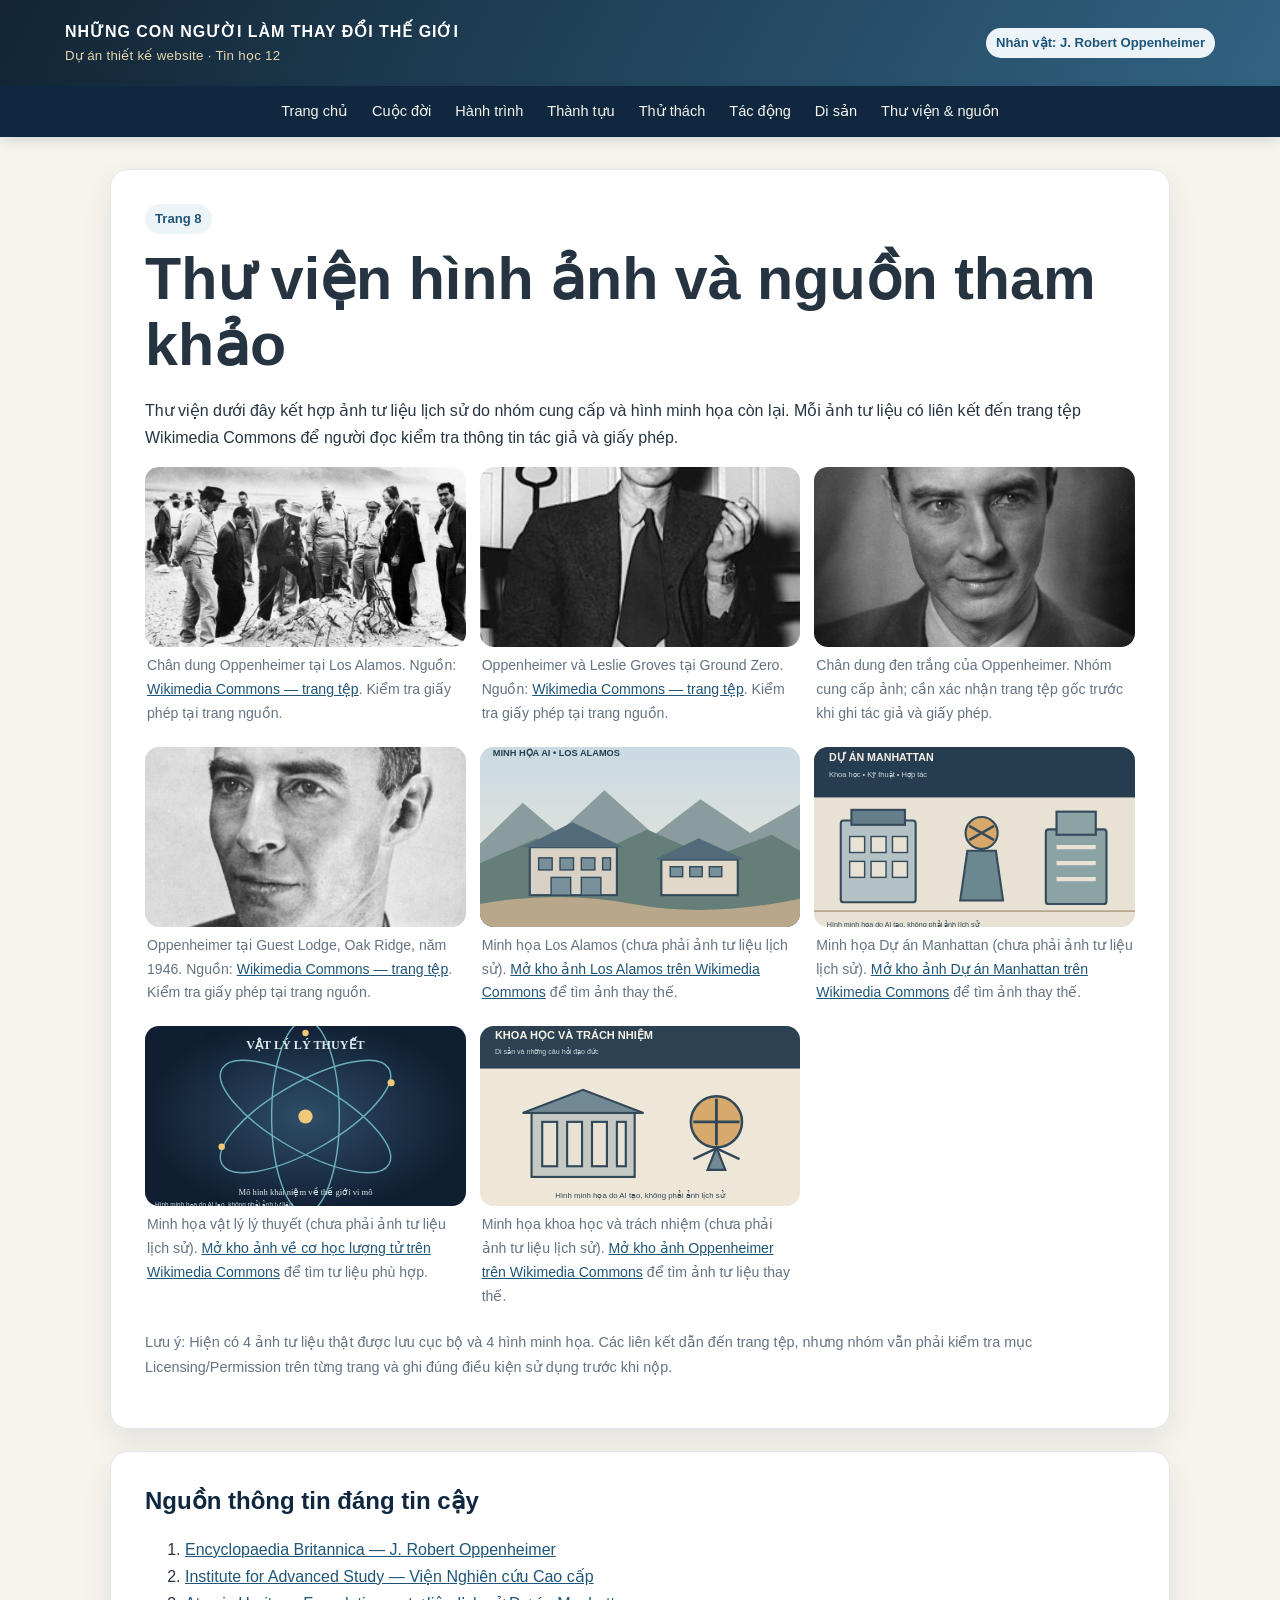
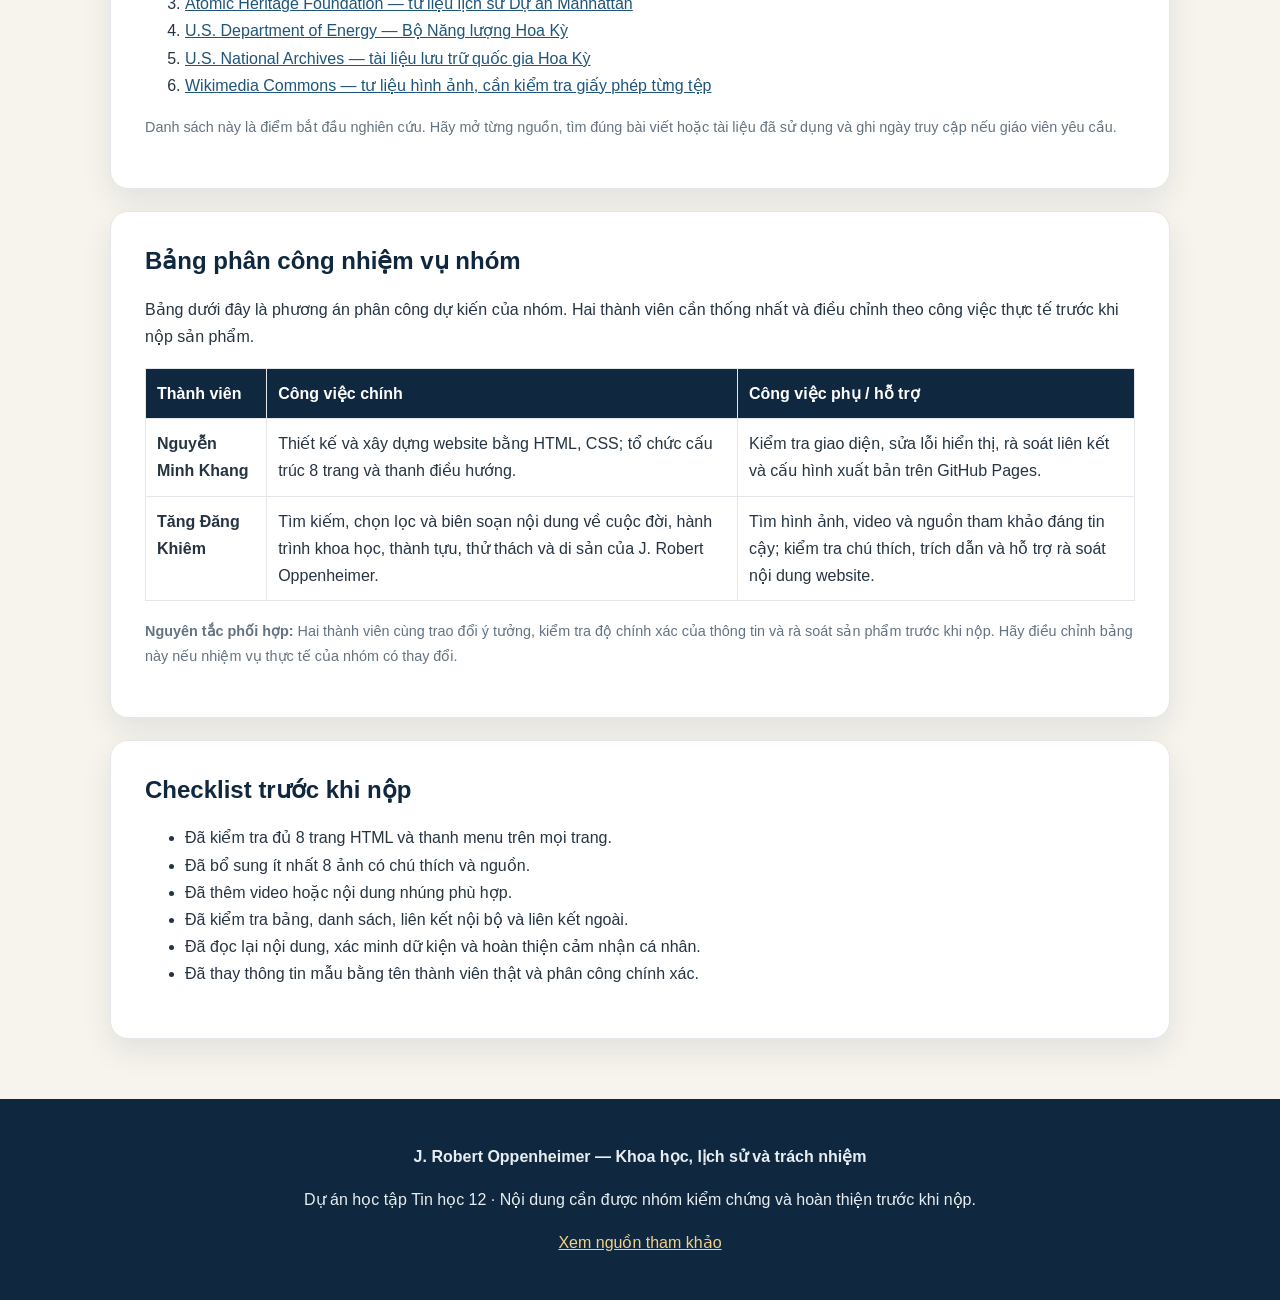
==== thuvien_nguon.html @ ea361148 "Add files via upload" ====
<!DOCTYPE html>
<html lang="vi">
<head>
  <meta charset="UTF-8">
  <meta name="viewport" content="width=device-width, initial-scale=1.0">
  <meta name="description" content="Dự án Tin học 12 tìm hiểu J. Robert Oppenheimer, khoa học và trách nhiệm xã hội.">
  <title>Thư viện và nguồn tham khảo | Oppenheimer</title>
  <link rel="stylesheet" href="style.css">
</head>
<body>
<header><div class="brand"><a href="index.html" class="brand-name">NHỮNG CON NGƯỜI LÀM THAY ĐỔI THẾ GIỚI<small>Dự án thiết kế website · Tin học 12</small></a><span class="tag">Nhân vật: J. Robert Oppenheimer</span></div></header>
<nav aria-label="Thanh điều hướng"><div class="nav-inner"><a href="index.html">Trang chủ</a>
<a href="cuocdoi.html">Cuộc đời</a>
<a href="hanhtrinh.html">Hành trình</a>
<a href="thanhtuu.html">Thành tựu</a>
<a href="thuthach.html">Thử thách</a>
<a href="tacdong.html">Tác động</a>
<a href="disan_baihoc.html">Di sản</a>
<a href="thuvien_nguon.html" aria-current="page">Thư viện & nguồn</a></div></nav>
<main>

<section class="section">
  <span class="tag">Trang 8</span><h1>Thư viện hình ảnh và nguồn tham khảo</h1>
  <p>Thư viện dưới đây kết hợp ảnh tư liệu lịch sử do nhóm cung cấp và hình minh họa còn lại. Mỗi ảnh tư liệu có liên kết đến trang tệp Wikimedia Commons để người đọc kiểm tra thông tin tác giả và giấy phép.</p>
  <div class="gallery">
    <figure><img src="oppenheimer-los-alamos-portrait.jpg" alt="Chân dung J. Robert Oppenheimer"><figcaption>Chân dung Oppenheimer tại Los Alamos. Nguồn: <a href="https://commons.wikimedia.org/wiki/File:Oppenheimer_Los_Alamos_portrait.jpg" target="_blank" rel="noopener">Wikimedia Commons — trang tệp</a>. Kiểm tra giấy phép tại trang nguồn.</figcaption></figure>
    <figure><img src="trinity-ground-zero.jpg" alt="Oppenheimer và Groves tại khu vực thử nghiệm Trinity"><figcaption>Oppenheimer và Leslie Groves tại Ground Zero. Nguồn: <a href="https://commons.wikimedia.org/wiki/File:Trinity_Test_-_Oppenheimer_and_Groves_at_Ground_Zero_001.jpg" target="_blank" rel="noopener">Wikimedia Commons — trang tệp</a>. Kiểm tra giấy phép tại trang nguồn.</figcaption></figure>
    <figure><img src="oppenheimer-portrait-side.jpg" alt="Chân dung đen trắng của Oppenheimer"><figcaption>Chân dung đen trắng của Oppenheimer. Nhóm cung cấp ảnh; cần xác nhận trang tệp gốc trước khi ghi tác giả và giấy phép.</figcaption></figure>
    <figure><img src="oppenheimer-oak-ridge-1946.jpg" alt="Oppenheimer tại Guest Lodge ở Oak Ridge năm 1946"><figcaption>Oppenheimer tại Guest Lodge, Oak Ridge, năm 1946. Nguồn: <a href="https://commons.wikimedia.org/wiki/File:J._Robert_Oppenheimer_at_the_Guest_Lodge,_Oak_Ridge,_in_1946_4.jpg" target="_blank" rel="noopener">Wikimedia Commons — trang tệp</a>. Kiểm tra giấy phép tại trang nguồn.</figcaption></figure>
    <figure><img src="los-alamos.svg" alt="Minh họa cơ sở nghiên cứu Los Alamos"><figcaption>Minh họa Los Alamos (chưa phải ảnh tư liệu lịch sử). <a href="https://commons.wikimedia.org/wiki/Category:Los_Alamos_Laboratory" target="_blank" rel="noopener">Mở kho ảnh Los Alamos trên Wikimedia Commons</a> để tìm ảnh thay thế.</figcaption></figure>
    <figure><img src="manhattan-project.svg" alt="Minh họa Dự án Manhattan"><figcaption>Minh họa Dự án Manhattan (chưa phải ảnh tư liệu lịch sử). <a href="https://commons.wikimedia.org/wiki/Category:Manhattan_Project" target="_blank" rel="noopener">Mở kho ảnh Dự án Manhattan trên Wikimedia Commons</a> để tìm ảnh thay thế.</figcaption></figure>
    <figure><img src="quantum-physics.svg" alt="Minh họa vật lý lý thuyết"><figcaption>Minh họa vật lý lý thuyết (chưa phải ảnh tư liệu lịch sử). <a href="https://commons.wikimedia.org/wiki/Category:Quantum_mechanics" target="_blank" rel="noopener">Mở kho ảnh về cơ học lượng tử trên Wikimedia Commons</a> để tìm tư liệu phù hợp.</figcaption></figure>
    <figure><img src="science-ethics.svg" alt="Minh họa khoa học và trách nhiệm"><figcaption>Minh họa khoa học và trách nhiệm (chưa phải ảnh tư liệu lịch sử). <a href="https://commons.wikimedia.org/wiki/Category:J._Robert_Oppenheimer" target="_blank" rel="noopener">Mở kho ảnh Oppenheimer trên Wikimedia Commons</a> để tìm ảnh tư liệu thay thế.</figcaption></figure>
  </div>
  <p class="small">Lưu ý: Hiện có 4 ảnh tư liệu thật được lưu cục bộ và 4 hình minh họa. Các liên kết dẫn đến trang tệp, nhưng nhóm vẫn phải kiểm tra mục Licensing/Permission trên từng trang và ghi đúng điều kiện sử dụng trước khi nộp.</p>
</section>
<section class="section">
  <h2>Nguồn thông tin đáng tin cậy</h2>
  <ol>
    <li><a href="https://www.britannica.com/biography/J-Robert-Oppenheimer" target="_blank" rel="noopener">Encyclopaedia Britannica — J. Robert Oppenheimer</a></li>
    <li><a href="https://www.ias.edu/" target="_blank" rel="noopener">Institute for Advanced Study — Viện Nghiên cứu Cao cấp</a></li>
    <li><a href="https://ahf.nuclearmuseum.org/" target="_blank" rel="noopener">Atomic Heritage Foundation — tư liệu lịch sử Dự án Manhattan</a></li>
    <li><a href="https://www.energy.gov/" target="_blank" rel="noopener">U.S. Department of Energy — Bộ Năng lượng Hoa Kỳ</a></li>
    <li><a href="https://www.archives.gov/" target="_blank" rel="noopener">U.S. National Archives — tài liệu lưu trữ quốc gia Hoa Kỳ</a></li>
    <li><a href="https://commons.wikimedia.org/" target="_blank" rel="noopener">Wikimedia Commons — tư liệu hình ảnh, cần kiểm tra giấy phép từng tệp</a></li>
  </ol>
  <p class="small">Danh sách này là điểm bắt đầu nghiên cứu. Hãy mở từng nguồn, tìm đúng bài viết hoặc tài liệu đã sử dụng và ghi ngày truy cập nếu giáo viên yêu cầu.</p>
</section>
<section class="section">
  <h2>Bảng phân công nhiệm vụ nhóm</h2>
  <p>Bảng dưới đây là phương án phân công dự kiến của nhóm. Hai thành viên cần thống nhất và điều chỉnh theo công việc thực tế trước khi nộp sản phẩm.</p>
  <div class="table-wrap"><table>
    <thead><tr><th>Thành viên</th><th>Công việc chính</th><th>Công việc phụ / hỗ trợ</th></tr></thead>
    <tbody>
      <tr>
        <td><strong>Nguyễn Minh Khang</strong></td>
        <td>Thiết kế và xây dựng website bằng HTML, CSS; tổ chức cấu trúc 8 trang và thanh điều hướng.</td>
        <td>Kiểm tra giao diện, sửa lỗi hiển thị, rà soát liên kết và cấu hình xuất bản trên GitHub Pages.</td>
      </tr>
      <tr>
        <td><strong>Tăng Đăng Khiêm</strong></td>
        <td>Tìm kiếm, chọn lọc và biên soạn nội dung về cuộc đời, hành trình khoa học, thành tựu, thử thách và di sản của J. Robert Oppenheimer.</td>
        <td>Tìm hình ảnh, video và nguồn tham khảo đáng tin cậy; kiểm tra chú thích, trích dẫn và hỗ trợ rà soát nội dung website.</td>
      </tr>
    </tbody>
  </table></div>
  <p class="small"><strong>Nguyên tắc phối hợp:</strong> Hai thành viên cùng trao đổi ý tưởng, kiểm tra độ chính xác của thông tin và rà soát sản phẩm trước khi nộp. Hãy điều chỉnh bảng này nếu nhiệm vụ thực tế của nhóm có thay đổi.</p>
</section>
<section class="section">
  <h2>Checklist trước khi nộp</h2>
  <ul>
    <li>Đã kiểm tra đủ 8 trang HTML và thanh menu trên mọi trang.</li>
    <li>Đã bổ sung ít nhất 8 ảnh có chú thích và nguồn.</li>
    <li>Đã thêm video hoặc nội dung nhúng phù hợp.</li>
    <li>Đã kiểm tra bảng, danh sách, liên kết nội bộ và liên kết ngoài.</li>
    <li>Đã đọc lại nội dung, xác minh dữ kiện và hoàn thiện cảm nhận cá nhân.</li>
    <li>Đã thay thông tin mẫu bằng tên thành viên thật và phân công chính xác.</li>
  </ul>
</section>

</main>
<footer>
  <p><strong>J. Robert Oppenheimer — Khoa học, lịch sử và trách nhiệm</strong></p>
  <p>Dự án học tập Tin học 12 · Nội dung cần được nhóm kiểm chứng và hoàn thiện trước khi nộp.</p>
  <p><a href="thuvien_nguon.html">Xem nguồn tham khảo</a></p>
</footer>
</body>
</html>
---- style.css ----
:root {
  --navy: #10283f;
  --blue: #1e5578;
  --gold: #d5a64a;
  --cream: #f7f4ed;
  --ink: #263442;
  --muted: #647382;
  --white: #ffffff;
  --line: #e3e7eb;
  --shadow: 0 12px 30px rgba(16, 40, 63, .09);
}
* { box-sizing: border-box; }
html { scroll-behavior: smooth; }
body {
  margin: 0; font-family: Arial, Helvetica, sans-serif; line-height: 1.7;
  color: var(--ink); background: var(--cream);
}
a { color: var(--blue); }
img { max-width: 100%; display: block; border-radius: 14px; }
header {
  background: linear-gradient(120deg, rgba(9, 28, 45, .96), rgba(30, 85, 120, .91));
  color: white; padding: 18px max(5vw, 20px);
}
.brand { max-width: 1150px; margin: auto; display: flex; align-items: center; justify-content: space-between; gap: 20px; }
.brand a { color: white; text-decoration: none; }
.brand-name { font-weight: 800; letter-spacing: .06em; }
.brand small { display: block; color: #e5d4ad; font-weight: 400; letter-spacing: .02em; }
nav { background: var(--navy); position: sticky; top: 0; z-index: 10; box-shadow: 0 4px 12px #10283f22; }
.nav-inner { max-width: 1150px; margin: auto; padding: 0 16px; display: flex; flex-wrap: wrap; justify-content: center; }
nav a { color: #f7f4ed; padding: 13px 12px; text-decoration: none; font-size: .91rem; transition: background .2s, color .2s; }
nav a:hover, nav a:focus { background: var(--gold); color: var(--navy); }
main { max-width: 1100px; margin: 32px auto 60px; padding: 0 20px; }
.hero {
  border-radius: 22px; overflow: hidden; color: white; padding: clamp(32px, 7vw, 76px);
  background: linear-gradient(100deg, rgba(10,30,48,.94), rgba(10,30,48,.62)),
    url('oppenheimer-los-alamos-portrait.jpg') center 28%/cover;
  box-shadow: var(--shadow); min-height: 350px; display: flex; flex-direction: column; justify-content: center;
}
.eyebrow { color: var(--gold); font-weight: 700; text-transform: uppercase; letter-spacing: .14em; font-size: .8rem; }
h1 { font-size: clamp(2rem, 5vw, 3.7rem); line-height: 1.12; margin: 12px 0 18px; }
h2 { color: var(--navy); margin-top: 0; line-height: 1.25; }
h3 { color: var(--blue); }
.hero p { max-width: 680px; font-size: 1.1rem; }
.button { display: inline-block; background: var(--gold); color: var(--navy); padding: 11px 17px; border-radius: 8px; text-decoration: none; font-weight: 700; margin-top: 8px; }
.button:hover { transform: translateY(-2px); }
.section { background: white; border: 1px solid var(--line); border-radius: 18px; padding: clamp(20px, 4vw, 34px); margin: 22px 0; box-shadow: var(--shadow); }
.grid { display: grid; grid-template-columns: repeat(3, minmax(0, 1fr)); gap: 18px; }
.card { background: white; border: 1px solid var(--line); border-radius: 16px; padding: 20px; box-shadow: var(--shadow); }
.card p { margin-bottom: 0; }
.two-col { display: grid; grid-template-columns: 1fr 1fr; gap: 24px; align-items: start; }
.tag { display: inline-block; background: #edf4f8; color: var(--blue); border-radius: 999px; padding: 4px 10px; font-size: .82rem; font-weight: 700; }
blockquote { border-left: 4px solid var(--gold); margin: 22px 0; padding: 10px 18px; background: #fbf7ec; font-size: 1.08rem; }
.timeline { border-left: 3px solid var(--gold); margin: 24px 0 0 10px; padding-left: 24px; }
.event { position: relative; margin: 0 0 26px; }
.event::before { content: ""; position: absolute; width: 13px; height: 13px; border-radius: 50%; background: var(--blue); left: -32px; top: 7px; border: 3px solid white; box-shadow: 0 0 0 2px var(--gold); }
.event strong { color: var(--blue); }
table { width: 100%; border-collapse: collapse; margin: 18px 0; }
th, td { border: 1px solid var(--line); text-align: left; padding: 11px; vertical-align: top; }
th { background: var(--navy); color: white; }
.gallery { display: grid; grid-template-columns: repeat(3, minmax(0, 1fr)); gap: 14px; }
.gallery figure { margin: 0; }
.gallery img { width: 100%; height: 180px; object-fit: cover; background: #e8edf0; }
figcaption { font-size: .88rem; color: var(--muted); padding: 7px 2px; }
.note { border: 1px solid #ead9a9; background: #fff9e9; border-radius: 12px; padding: 15px 18px; }
footer { background: var(--navy); color: #e7edf2; text-align: center; padding: 28px 18px; }
footer a { color: #f1d18a; }
.small { color: var(--muted); font-size: .9rem; }
.video-frame { position: relative; width: 100%; aspect-ratio: 16 / 9; overflow: hidden; border-radius: 14px; background: #10283f; margin: 16px 0; }
.video-frame iframe { width: 100%; height: 100%; border: 0; }
@media (max-width: 760px) {
  .brand { align-items: flex-start; flex-direction: column; gap: 5px; }
  .nav-inner { justify-content: flex-start; }
  nav a { padding: 10px 9px; font-size: .84rem; }
  .grid, .two-col, .gallery { grid-template-columns: 1fr; }
  .gallery img { height: 230px; }
  main { margin-top: 20px; }
}
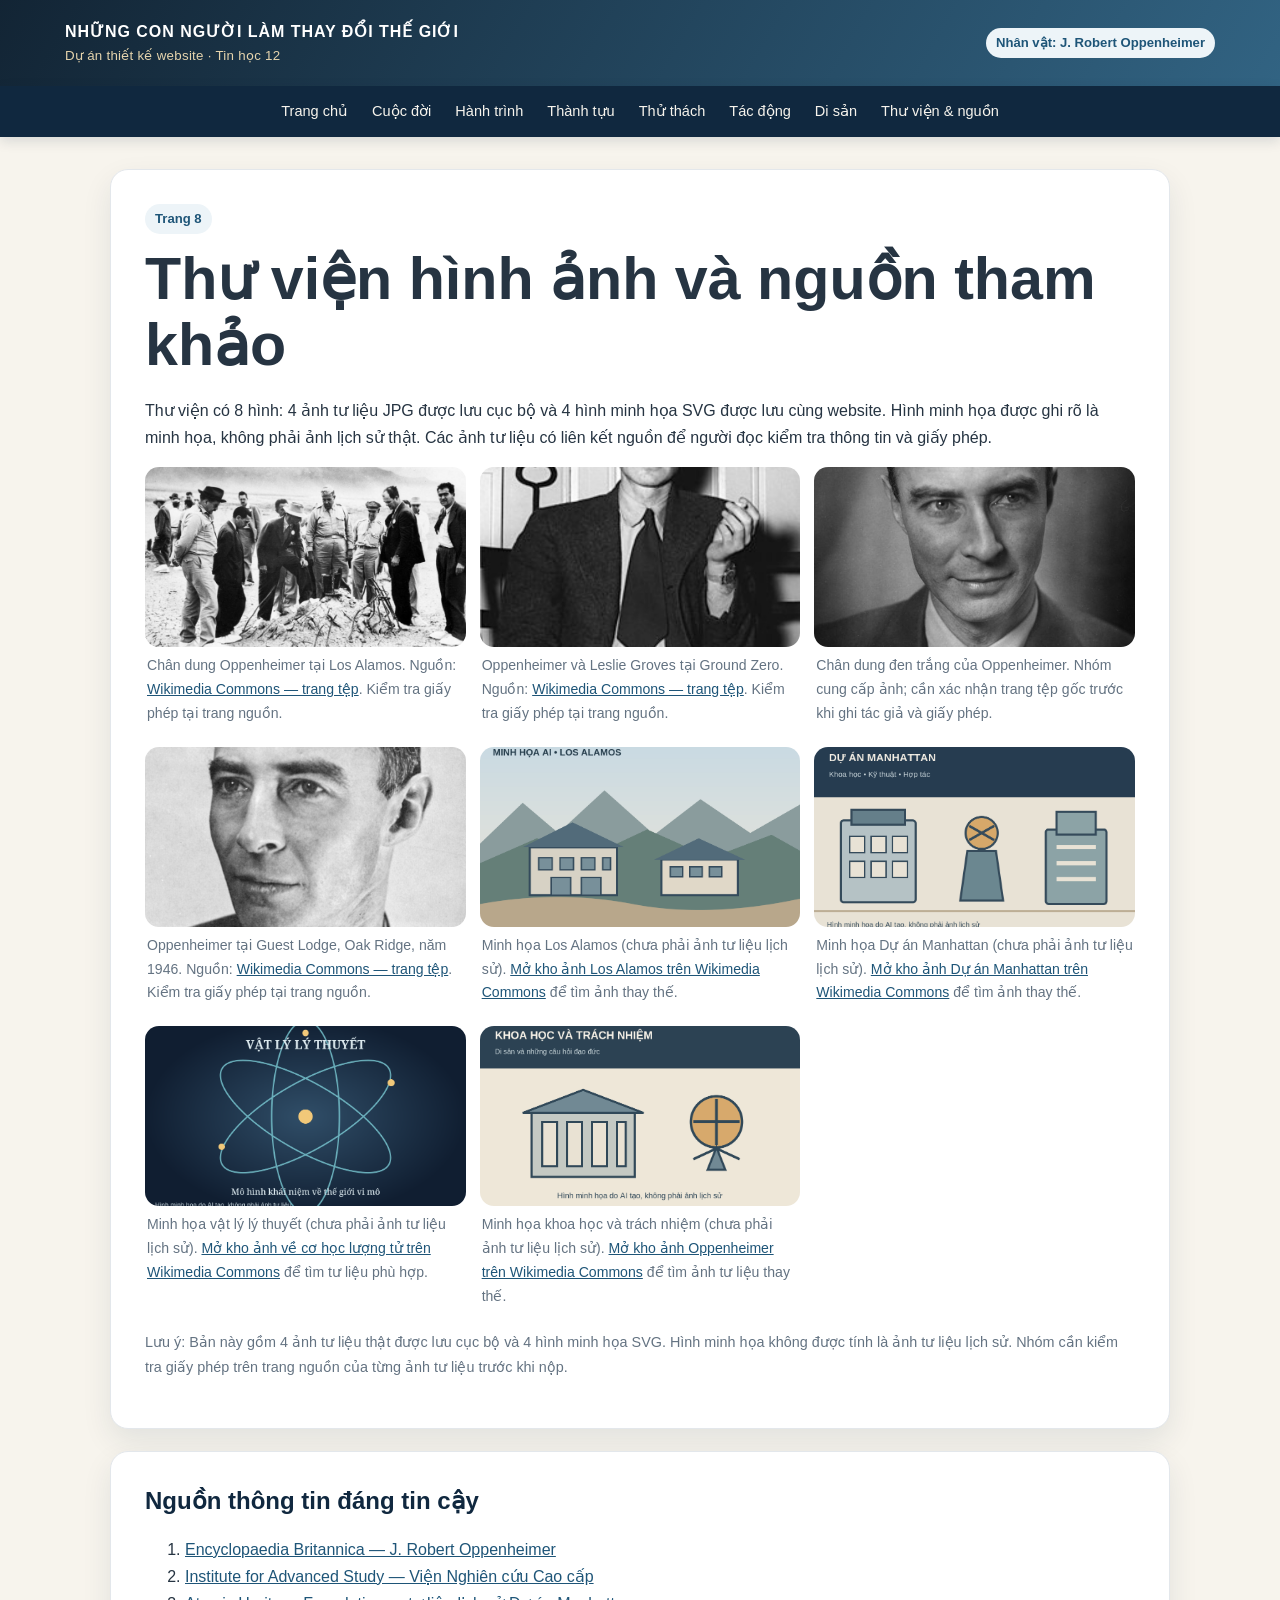
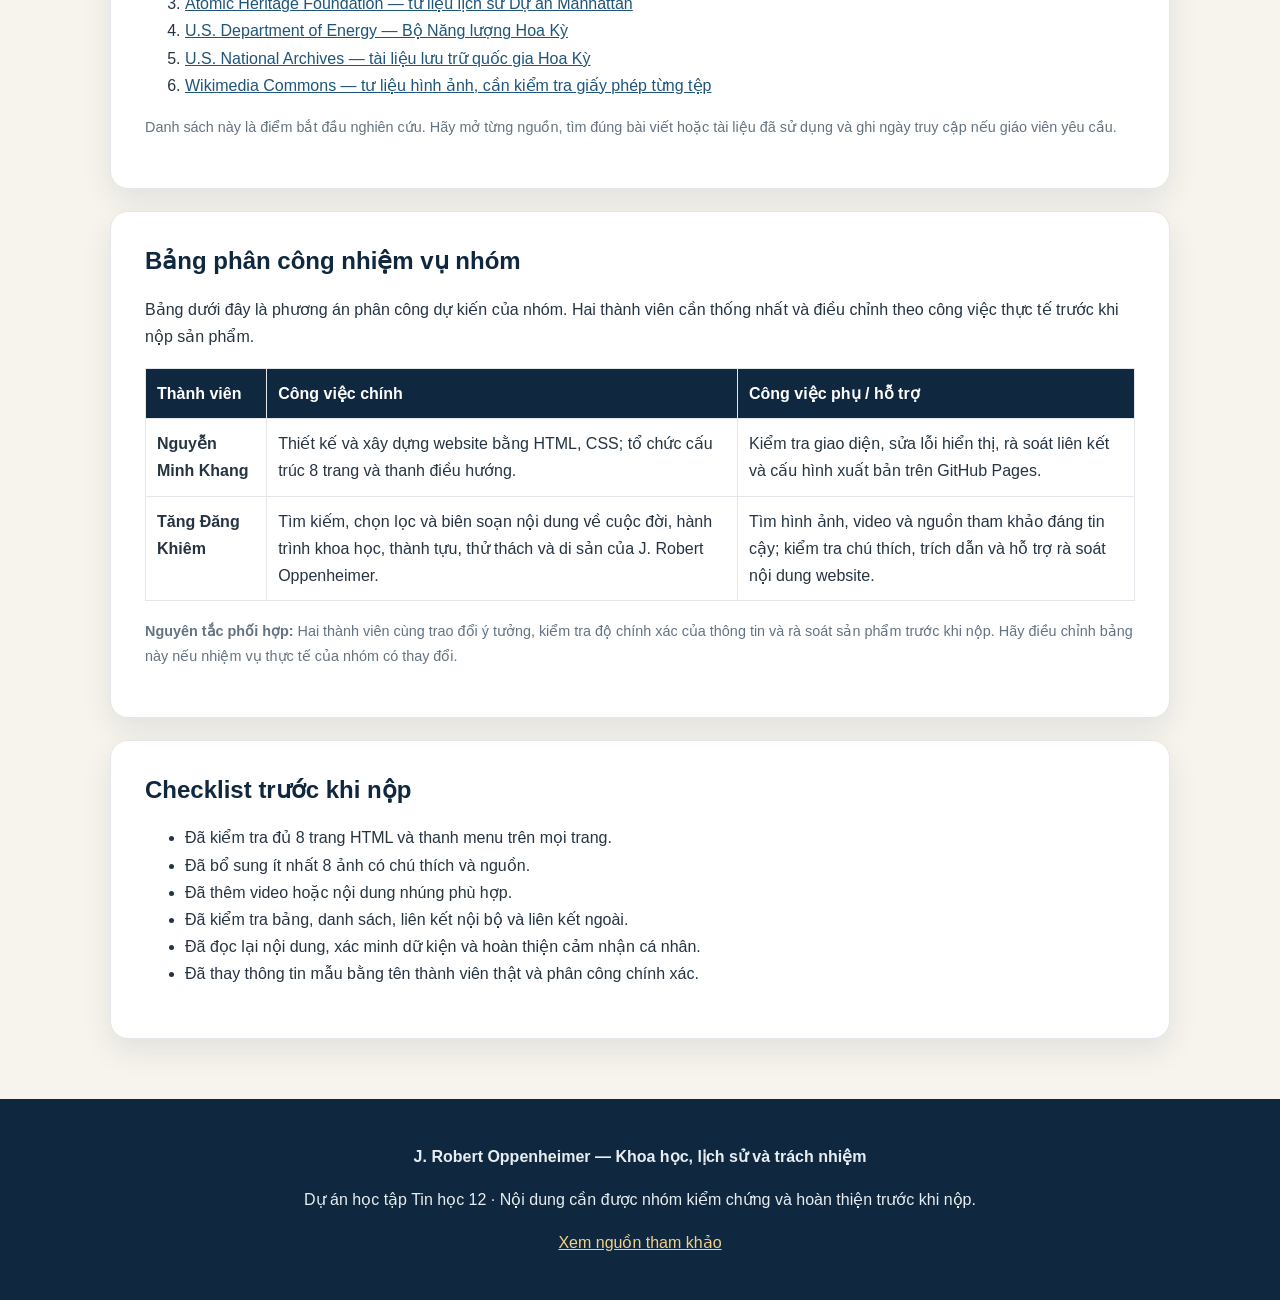
==== commit 7eaf7df4: "Add files via upload" ====
--- a/thuvien_nguon.html
+++ b/thuvien_nguon.html
@@ -21,18 +21,18 @@
 
 <section class="section">
   <span class="tag">Trang 8</span><h1>Thư viện hình ảnh và nguồn tham khảo</h1>
-  <p>Thư viện dưới đây kết hợp ảnh tư liệu lịch sử do nhóm cung cấp và hình minh họa còn lại. Mỗi ảnh tư liệu có liên kết đến trang tệp Wikimedia Commons để người đọc kiểm tra thông tin tác giả và giấy phép.</p>
+  <p>Thư viện có 8 hình: 4 ảnh tư liệu JPG được lưu cục bộ và 4 hình minh họa SVG được lưu cùng website. Hình minh họa được ghi rõ là minh họa, không phải ảnh lịch sử thật. Các ảnh tư liệu có liên kết nguồn để người đọc kiểm tra thông tin và giấy phép.</p>
   <div class="gallery">
     <figure><img src="oppenheimer-los-alamos-portrait.jpg" alt="Chân dung J. Robert Oppenheimer"><figcaption>Chân dung Oppenheimer tại Los Alamos. Nguồn: <a href="https://commons.wikimedia.org/wiki/File:Oppenheimer_Los_Alamos_portrait.jpg" target="_blank" rel="noopener">Wikimedia Commons — trang tệp</a>. Kiểm tra giấy phép tại trang nguồn.</figcaption></figure>
     <figure><img src="trinity-ground-zero.jpg" alt="Oppenheimer và Groves tại khu vực thử nghiệm Trinity"><figcaption>Oppenheimer và Leslie Groves tại Ground Zero. Nguồn: <a href="https://commons.wikimedia.org/wiki/File:Trinity_Test_-_Oppenheimer_and_Groves_at_Ground_Zero_001.jpg" target="_blank" rel="noopener">Wikimedia Commons — trang tệp</a>. Kiểm tra giấy phép tại trang nguồn.</figcaption></figure>
     <figure><img src="oppenheimer-portrait-side.jpg" alt="Chân dung đen trắng của Oppenheimer"><figcaption>Chân dung đen trắng của Oppenheimer. Nhóm cung cấp ảnh; cần xác nhận trang tệp gốc trước khi ghi tác giả và giấy phép.</figcaption></figure>
     <figure><img src="oppenheimer-oak-ridge-1946.jpg" alt="Oppenheimer tại Guest Lodge ở Oak Ridge năm 1946"><figcaption>Oppenheimer tại Guest Lodge, Oak Ridge, năm 1946. Nguồn: <a href="https://commons.wikimedia.org/wiki/File:J._Robert_Oppenheimer_at_the_Guest_Lodge,_Oak_Ridge,_in_1946_4.jpg" target="_blank" rel="noopener">Wikimedia Commons — trang tệp</a>. Kiểm tra giấy phép tại trang nguồn.</figcaption></figure>
-    <figure><img src="los-alamos.svg" alt="Minh họa cơ sở nghiên cứu Los Alamos"><figcaption>Minh họa Los Alamos (chưa phải ảnh tư liệu lịch sử). <a href="https://commons.wikimedia.org/wiki/Category:Los_Alamos_Laboratory" target="_blank" rel="noopener">Mở kho ảnh Los Alamos trên Wikimedia Commons</a> để tìm ảnh thay thế.</figcaption></figure>
-    <figure><img src="manhattan-project.svg" alt="Minh họa Dự án Manhattan"><figcaption>Minh họa Dự án Manhattan (chưa phải ảnh tư liệu lịch sử). <a href="https://commons.wikimedia.org/wiki/Category:Manhattan_Project" target="_blank" rel="noopener">Mở kho ảnh Dự án Manhattan trên Wikimedia Commons</a> để tìm ảnh thay thế.</figcaption></figure>
-    <figure><img src="quantum-physics.svg" alt="Minh họa vật lý lý thuyết"><figcaption>Minh họa vật lý lý thuyết (chưa phải ảnh tư liệu lịch sử). <a href="https://commons.wikimedia.org/wiki/Category:Quantum_mechanics" target="_blank" rel="noopener">Mở kho ảnh về cơ học lượng tử trên Wikimedia Commons</a> để tìm tư liệu phù hợp.</figcaption></figure>
-    <figure><img src="science-ethics.svg" alt="Minh họa khoa học và trách nhiệm"><figcaption>Minh họa khoa học và trách nhiệm (chưa phải ảnh tư liệu lịch sử). <a href="https://commons.wikimedia.org/wiki/Category:J._Robert_Oppenheimer" target="_blank" rel="noopener">Mở kho ảnh Oppenheimer trên Wikimedia Commons</a> để tìm ảnh tư liệu thay thế.</figcaption></figure>
+    <figure><img src="los-alamos.png" alt="Minh họa cơ sở nghiên cứu Los Alamos"><figcaption>Minh họa Los Alamos (chưa phải ảnh tư liệu lịch sử). <a href="https://commons.wikimedia.org/wiki/Category:Los_Alamos_Laboratory" target="_blank" rel="noopener">Mở kho ảnh Los Alamos trên Wikimedia Commons</a> để tìm ảnh thay thế.</figcaption></figure>
+    <figure><img src="manhattan-project.png" alt="Minh họa Dự án Manhattan"><figcaption>Minh họa Dự án Manhattan (chưa phải ảnh tư liệu lịch sử). <a href="https://commons.wikimedia.org/wiki/Category:Manhattan_Project" target="_blank" rel="noopener">Mở kho ảnh Dự án Manhattan trên Wikimedia Commons</a> để tìm ảnh thay thế.</figcaption></figure>
+    <figure><img src="quantum-physics.png" alt="Minh họa vật lý lý thuyết"><figcaption>Minh họa vật lý lý thuyết (chưa phải ảnh tư liệu lịch sử). <a href="https://commons.wikimedia.org/wiki/Category:Quantum_mechanics" target="_blank" rel="noopener">Mở kho ảnh về cơ học lượng tử trên Wikimedia Commons</a> để tìm tư liệu phù hợp.</figcaption></figure>
+    <figure><img src="science-ethics.png" alt="Minh họa khoa học và trách nhiệm"><figcaption>Minh họa khoa học và trách nhiệm (chưa phải ảnh tư liệu lịch sử). <a href="https://commons.wikimedia.org/wiki/Category:J._Robert_Oppenheimer" target="_blank" rel="noopener">Mở kho ảnh Oppenheimer trên Wikimedia Commons</a> để tìm ảnh tư liệu thay thế.</figcaption></figure>
   </div>
-  <p class="small">Lưu ý: Hiện có 4 ảnh tư liệu thật được lưu cục bộ và 4 hình minh họa. Các liên kết dẫn đến trang tệp, nhưng nhóm vẫn phải kiểm tra mục Licensing/Permission trên từng trang và ghi đúng điều kiện sử dụng trước khi nộp.</p>
+  <p class="small">Lưu ý: Bản này gồm 4 ảnh tư liệu thật được lưu cục bộ và 4 hình minh họa SVG. Hình minh họa không được tính là ảnh tư liệu lịch sử. Nhóm cần kiểm tra giấy phép trên trang nguồn của từng ảnh tư liệu trước khi nộp.</p>
 </section>
 <section class="section">
   <h2>Nguồn thông tin đáng tin cậy</h2>
--- a/style.css
+++ b/style.css
@@ -65,8 +65,6 @@
 footer { background: var(--navy); color: #e7edf2; text-align: center; padding: 28px 18px; }
 footer a { color: #f1d18a; }
 .small { color: var(--muted); font-size: .9rem; }
-.video-frame { position: relative; width: 100%; aspect-ratio: 16 / 9; overflow: hidden; border-radius: 14px; background: #10283f; margin: 16px 0; }
-.video-frame iframe { width: 100%; height: 100%; border: 0; }
 @media (max-width: 760px) {
   .brand { align-items: flex-start; flex-direction: column; gap: 5px; }
   .nav-inner { justify-content: flex-start; }
